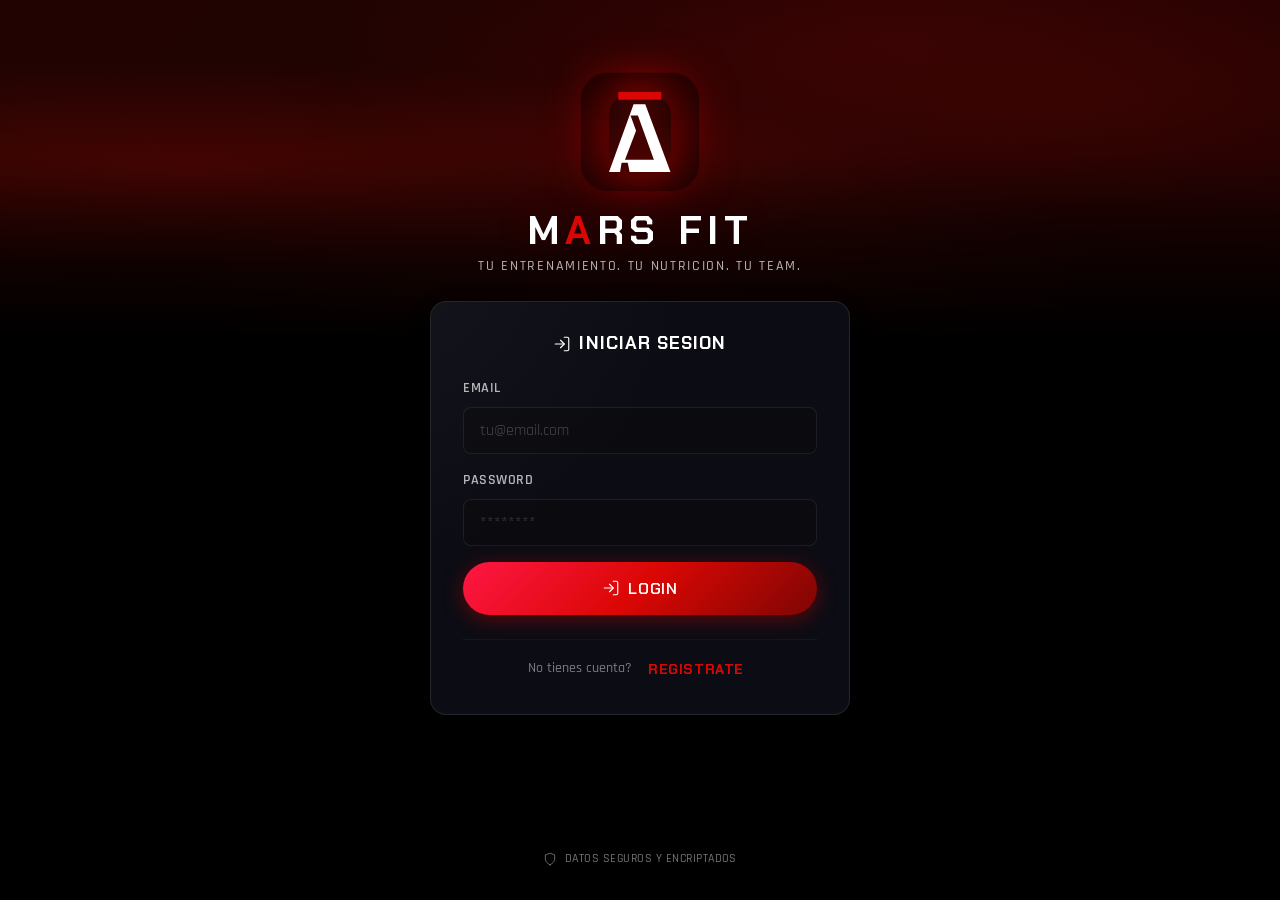
==== v3/index.html @ c16f9b92 "MĀRS FIT v3 — Full premium fitness PWA - 149 exercises with AI video prompts - 16 training routines " ====
<!DOCTYPE html>
<html lang="es" data-theme="dark">
<head>
  <meta charset="UTF-8">
  <meta name="viewport" content="width=device-width, initial-scale=1.0, viewport-fit=cover">
  <meta name="theme-color" content="#0A0A0F">
  <meta name="apple-mobile-web-app-capable" content="yes">
  <meta name="apple-mobile-web-app-status-bar-style" content="black-translucent">
  <meta name="apple-mobile-web-app-title" content="MARS FIT">
  <meta name="mobile-web-app-capable" content="yes">
  <meta name="description" content="Entrenamiento, nutricion y teams. MARS FIT.">
  <title>MARS FIT</title>
  <link rel="manifest" href="manifest-v3.json">
  <link rel="icon" type="image/png" href="../icons/icon.png">
  <link rel="apple-touch-icon" href="../icons/icon.png">
  <link rel="preconnect" href="https://fonts.googleapis.com">
  <link rel="preconnect" href="https://fonts.gstatic.com" crossorigin>
  <link href="https://fonts.googleapis.com/css2?family=Chakra+Petch:wght@400;500;600;700&family=Rajdhani:wght@400;500;600;700&display=swap" rel="stylesheet">
  <link rel="stylesheet" href="css/design-system.css">
  <script type="importmap">
    {
      "imports": {
        "three": "https://cdn.jsdelivr.net/npm/three@0.160.0/build/three.module.js",
        "three/addons/": "https://cdn.jsdelivr.net/npm/three@0.160.0/examples/jsm/"
      }
    }
  </script>
</head>
<body>

  <!-- ============================================================
       TOPBAR — Glassmorphism header
       ============================================================ -->
  <header id="topbar" class="topbar hidden">
    <a href="#/home" class="topbar__logo" id="logo-home-link" style="text-decoration:none;color:inherit;">
      <span id="topbar-logo-icon" aria-label="MARS"></span>
      <span class="topbar__logo-text">MARS <b>FIT</b></span>
    </a>
    <div class="topbar__actions">
      <span id="user-name" class="text-secondary text-sm font-display" style="letter-spacing:0.04em;text-transform:uppercase;"></span>
      <button id="theme-toggle" class="btn btn--ghost btn--icon btn--sm" aria-label="Cambiar tema"></button>
      <button id="admin-btn" class="btn btn--ghost btn--icon btn--sm hidden" aria-label="Panel Admin" title="Admin"></button>
      <button id="logout-btn" class="btn btn--ghost btn--icon btn--sm hidden" aria-label="Cerrar sesion" title="Logout"></button>
      <div id="user-avatar" class="avatar avatar--sm" role="button" tabindex="0" aria-label="Perfil"></div>
    </div>
  </header>

  <!-- ============================================================
       APP CONTAINER — Vistas se montan aqui
       ============================================================ -->
  <main id="app"></main>

  <!-- ============================================================
       TABBAR — Navegacion inferior 5 tabs
       ============================================================ -->
  <nav id="tabbar" class="tabbar hidden" aria-label="Navegacion principal">
    <button data-route="/home" class="tabbar__item" aria-label="Dashboard">
      <span class="tabbar__icon"></span>
      <span>HOY</span>
    </button>
    <button data-route="/workout" class="tabbar__item" aria-label="Entrenamiento">
      <span class="tabbar__icon"></span>
      <span>ENTRENO</span>
    </button>
    <button data-route="/nutrition" class="tabbar__item" aria-label="Nutricion">
      <span class="tabbar__icon"></span>
      <span>DIETA</span>
    </button>
    <button data-route="/circle" class="tabbar__item" aria-label="Team">
      <span class="tabbar__icon"></span>
      <span>TEAM</span>
    </button>
    <button data-route="/profile" class="tabbar__item" aria-label="Perfil">
      <span class="tabbar__icon"></span>
      <span>PERFIL</span>
    </button>
  </nav>

  <script type="module" src="js/app-v3.js"></script>
</body>
</html>
---- v3/css/design-system.css ----
/* ============================================================
   MARS FIT v3 — Design System
   Premium dark-first fitness UI — Whoop / Oura / Apple Fitness+
   SUPER TOP TIER — Vibrant, alive, premium $9.99/mo aesthetic
   ============================================================ */

/* ─── Google Fonts ─────────────────────────────────────────── */
@import url('https://fonts.googleapis.com/css2?family=Chakra+Petch:wght@400;500;600;700&family=Rajdhani:wght@300;400;500;600;700&display=swap');

/* ============================================================
   1. DESIGN TOKENS
   ============================================================ */

:root {
  /* ─── Brand Colors ────────────────────────────────────────── */
  --mars-red:          #DA0704;
  --mars-red-dark:     #7D0604;
  --mars-red-light:    #FF3B38;
  --mars-red-glow:     rgba(218, 7, 4, 0.5);

  /* ─── Semantic / Metric Colors — VIBRANTES ────────────────── */
  --color-activity:    #FF6B2C;   /* naranja fuego */
  --color-sleep:       #B44AFF;   /* violeta electrico */
  --color-heart:       #FF2D6B;   /* rosa hot */
  --color-nutrition:   #00E676;   /* verde neon */
  --color-strength:    #FF1744;   /* rojo MARS intenso */
  --color-wellness:    #00E5FF;   /* cyan electrico */
  --color-balance:     #7C4DFF;   /* purpura profundo */
  --color-steps:       #FFD600;   /* amarillo energetico */

  --color-success:     #00E676;
  --color-warning:     #FFAB00;
  --color-error:       #FF1744;
  --color-info:        #448AFF;

  /* ─── Dark Theme (default) ────────────────────────────────── */
  --bg-base:           #000000;
  --bg-surface:        #0A0A0F;
  --bg-surface-raised: #111118;
  --bg-surface-overlay:#16161F;
  --bg-card:           #0C0C14;

  --text-primary:      #FFFFFF;
  --text-secondary:    rgba(255, 255, 255, 0.70);
  --text-tertiary:     rgba(255, 255, 255, 0.45);
  --text-disabled:     rgba(255, 255, 255, 0.24);

  --border-default:    rgba(255, 255, 255, 0.08);
  --border-subtle:     rgba(255, 255, 255, 0.04);
  --border-strong:     rgba(255, 255, 255, 0.16);

  --glass-bg:          rgba(10, 10, 15, 0.75);
  --glass-border:      rgba(255, 255, 255, 0.08);

  /* ─── Typography ──────────────────────────────────────────── */
  --font-display:      'Chakra Petch', system-ui, sans-serif;
  --font-body:         'Rajdhani', system-ui, sans-serif;

  --text-xs:           0.75rem;     /* 12px */
  --text-sm:           0.875rem;    /* 14px */
  --text-base:         1rem;        /* 16px */
  --text-lg:           1.125rem;    /* 18px */
  --text-xl:           1.25rem;     /* 20px */
  --text-2xl:          1.5rem;      /* 24px */
  --text-3xl:          2rem;        /* 32px */
  --text-4xl:          2.5rem;      /* 40px */
  --text-5xl:          3.5rem;      /* 56px */

  --leading-tight:     1.1;
  --leading-snug:      1.25;
  --leading-normal:    1.5;
  --leading-relaxed:   1.625;

  --weight-light:      300;
  --weight-regular:    400;
  --weight-medium:     500;
  --weight-semibold:   600;
  --weight-bold:       700;

  /* ─── Spacing (8px grid) ──────────────────────────────────── */
  --space-0:   0;
  --space-1:   0.25rem;   /*  4px */
  --space-2:   0.5rem;    /*  8px */
  --space-3:   0.75rem;   /* 12px */
  --space-4:   1rem;      /* 16px */
  --space-5:   1.25rem;   /* 20px */
  --space-6:   1.5rem;    /* 24px */
  --space-8:   2rem;      /* 32px */
  --space-10:  2.5rem;    /* 40px */
  --space-12:  3rem;      /* 48px */
  --space-16:  4rem;      /* 64px */
  --space-20:  5rem;      /* 80px */
  --space-24:  6rem;      /* 96px */

  /* ─── Radii ───────────────────────────────────────────────── */
  --radius-sm:    8px;
  --radius-md:    12px;
  --radius-lg:    16px;
  --radius-xl:    24px;
  --radius-pill:  999px;
  --radius-full:  50%;

  /* ─── Shadows (colored multi-layer) ───────────────────────── */
  --shadow-sm:
    0 1px 2px rgba(0, 0, 0, 0.5),
    0 1px 3px rgba(0, 0, 0, 0.3);
  --shadow-md:
    0 4px 6px rgba(0, 0, 0, 0.5),
    0 2px 4px rgba(0, 0, 0, 0.4);
  --shadow-lg:
    0 2px 8px rgba(0, 0, 0, 0.3),
    0 8px 24px rgba(0, 0, 0, 0.25),
    0 0 40px var(--glow-color, rgba(255, 255, 255, 0.03));
  --shadow-xl:
    0 4px 12px rgba(0, 0, 0, 0.4),
    0 20px 40px rgba(0, 0, 0, 0.5),
    0 0 60px var(--glow-color, rgba(255, 255, 255, 0.04));

  /* Colored glow shadows per metric — INTENSIFIED */
  --glow-activity:     0 0 30px rgba(255, 107, 44, 0.20),   0 0 60px rgba(255, 107, 44, 0.08);
  --glow-sleep:        0 0 30px rgba(180, 74, 255, 0.20),  0 0 60px rgba(180, 74, 255, 0.08);
  --glow-heart:        0 0 30px rgba(255, 45, 107, 0.20),  0 0 60px rgba(255, 45, 107, 0.08);
  --glow-nutrition:    0 0 30px rgba(0, 230, 118, 0.20),    0 0 60px rgba(0, 230, 118, 0.08);
  --glow-strength:     0 0 30px rgba(255, 23, 68, 0.20),    0 0 60px rgba(255, 23, 68, 0.08);
  --glow-wellness:     0 0 30px rgba(0, 229, 255, 0.20),    0 0 60px rgba(0, 229, 255, 0.08);
  --glow-balance:      0 0 30px rgba(124, 77, 255, 0.20),   0 0 60px rgba(124, 77, 255, 0.08);
  --glow-steps:        0 0 30px rgba(255, 214, 0, 0.20),    0 0 60px rgba(255, 214, 0, 0.08);

  /* ─── Gradients ───────────────────────────────────────────── */
  --gradient-mars:       linear-gradient(135deg, #FF1744, #DA0704, #7D0604);
  --gradient-mars-light: linear-gradient(135deg, #FF3B38, #DA0704);
  --gradient-sleep:      linear-gradient(135deg, #B44AFF, #7C4DFF);
  --gradient-heart:      linear-gradient(135deg, #FF2D6B, #FF1744);
  --gradient-nutrition:  linear-gradient(135deg, #00E676, #00C853);
  --gradient-strength:   linear-gradient(135deg, #FF6B2C, #FF1744);
  --gradient-wellness:   linear-gradient(135deg, #00E5FF, #00B8D4);
  --gradient-balance:    linear-gradient(135deg, #B44AFF, #7C4DFF);
  --gradient-steps:      linear-gradient(135deg, #FFD600, #FFAB00);

  --gradient-mesh-hero:
    radial-gradient(ellipse at 20% 50%, rgba(255, 23, 68, 0.18) 0%, transparent 50%),
    radial-gradient(ellipse at 80% 20%, rgba(180, 74, 255, 0.12) 0%, transparent 50%),
    radial-gradient(ellipse at 50% 80%, rgba(0, 229, 255, 0.10) 0%, transparent 50%),
    var(--bg-base);

  --gradient-mesh-aurora:
    radial-gradient(ellipse at 10% 30%, rgba(255, 107, 44, 0.22) 0%, transparent 40%),
    radial-gradient(ellipse at 90% 60%, rgba(180, 74, 255, 0.14) 0%, transparent 40%),
    radial-gradient(ellipse at 40% 90%, rgba(0, 230, 118, 0.12) 0%, transparent 40%),
    radial-gradient(ellipse at 70% 10%, rgba(255, 214, 0, 0.10) 0%, transparent 40%),
    var(--bg-base);

  /* ─── Transitions ─────────────────────────────────────────── */
  --ease-out-expo:  cubic-bezier(0.16, 1, 0.3, 1);
  --ease-out-back:  cubic-bezier(0.34, 1.56, 0.64, 1);
  --ease-spring:    cubic-bezier(0.175, 0.885, 0.32, 1.275);

  --duration-fast:   120ms;
  --duration-normal: 240ms;
  --duration-slow:   400ms;
  --duration-slower: 600ms;

  --transition-fast:    all 120ms var(--ease-out-expo);
  --transition-normal:  all 240ms var(--ease-out-expo);
  --transition-slow:    all 400ms var(--ease-out-expo);

  /* ─── Z-Index Scale ───────────────────────────────────────── */
  --z-base:      1;
  --z-dropdown:  100;
  --z-sticky:    200;
  --z-overlay:   300;
  --z-modal:     400;
  --z-toast:     500;
  --z-topbar:    600;
}

/* ============================================================
   1b. LIGHT THEME OVERRIDE
   ============================================================ */

[data-theme="light"] {
  --bg-base:           #F5F5F7;
  --bg-surface:        #FFFFFF;
  --bg-surface-raised: #F0F0F2;
  --bg-surface-overlay:#E8E8EC;
  --bg-card:           #FFFFFF;

  --text-primary:      #111111;
  --text-secondary:    rgba(0, 0, 0, 0.65);
  --text-tertiary:     rgba(0, 0, 0, 0.42);
  --text-disabled:     rgba(0, 0, 0, 0.24);

  --border-default:    rgba(0, 0, 0, 0.10);
  --border-subtle:     rgba(0, 0, 0, 0.05);
  --border-strong:     rgba(0, 0, 0, 0.18);

  --glass-bg:          rgba(255, 255, 255, 0.80);
  --glass-border:      rgba(0, 0, 0, 0.08);

  /* Vibrant metric colors adjusted for light backgrounds */
  --color-activity:    #E65100;
  --color-sleep:       #9C27B0;
  --color-heart:       #E91E63;
  --color-nutrition:   #00C853;
  --color-strength:    #D50000;
  --color-wellness:    #00ACC1;
  --color-balance:     #651FFF;
  --color-steps:       #F9A825;

  --shadow-sm:
    0 1px 2px rgba(0, 0, 0, 0.06),
    0 1px 3px rgba(0, 0, 0, 0.04);
  --shadow-md:
    0 4px 6px rgba(0, 0, 0, 0.08),
    0 2px 4px rgba(0, 0, 0, 0.04);
  --shadow-lg:
    0 2px 8px rgba(0, 0, 0, 0.08),
    0 10px 24px rgba(0, 0, 0, 0.10),
    0 0 30px var(--glow-color, rgba(0, 0, 0, 0.02));
  --shadow-xl:
    0 4px 12px rgba(0, 0, 0, 0.08),
    0 20px 40px rgba(0, 0, 0, 0.12),
    0 0 40px var(--glow-color, rgba(0, 0, 0, 0.03));

  --gradient-mesh-hero:
    radial-gradient(ellipse at 20% 50%, rgba(218, 7, 4, 0.07) 0%, transparent 50%),
    radial-gradient(ellipse at 80% 20%, rgba(156, 39, 176, 0.05) 0%, transparent 50%),
    radial-gradient(ellipse at 50% 80%, rgba(0, 172, 193, 0.04) 0%, transparent 50%),
    var(--bg-base);

  --gradient-mesh-aurora:
    radial-gradient(ellipse at 10% 30%, rgba(230, 81, 0, 0.10) 0%, transparent 40%),
    radial-gradient(ellipse at 90% 60%, rgba(156, 39, 176, 0.06) 0%, transparent 40%),
    radial-gradient(ellipse at 40% 90%, rgba(0, 200, 83, 0.05) 0%, transparent 40%),
    radial-gradient(ellipse at 70% 10%, rgba(249, 168, 37, 0.04) 0%, transparent 40%),
    var(--bg-base);

  /* Additional Light-Specific Tokens */
  --bg-surface-card:   #FFFFFF;

  --glow-activity:     0 2px 12px rgba(230, 81, 0, 0.12),   0 0 0 1px rgba(230, 81, 0, 0.08);
  --glow-sleep:        0 2px 12px rgba(156, 39, 176, 0.12),  0 0 0 1px rgba(156, 39, 176, 0.08);
  --glow-heart:        0 2px 12px rgba(233, 30, 99, 0.12),   0 0 0 1px rgba(233, 30, 99, 0.08);
  --glow-nutrition:    0 2px 12px rgba(0, 200, 83, 0.12),    0 0 0 1px rgba(0, 200, 83, 0.08);
  --glow-strength:     0 2px 12px rgba(213, 0, 0, 0.12),     0 0 0 1px rgba(213, 0, 0, 0.08);
  --glow-wellness:     0 2px 12px rgba(0, 172, 193, 0.12),   0 0 0 1px rgba(0, 172, 193, 0.08);
  --glow-balance:      0 2px 12px rgba(101, 31, 255, 0.12),  0 0 0 1px rgba(101, 31, 255, 0.08);
  --glow-steps:        0 2px 12px rgba(249, 168, 37, 0.12),  0 0 0 1px rgba(249, 168, 37, 0.08);
}

/* Light Theme: Component Overrides */

[data-theme="light"] .card-glow {
  background: #FFFFFF;
  border: 1px solid #E5E7EB;
  box-shadow: 0 1px 3px rgba(0, 0, 0, 0.06), 0 4px 16px rgba(0, 0, 0, 0.04);
}
[data-theme="light"] .card-glow::before {
  background: radial-gradient(ellipse at 20% 20%, rgba(0, 0, 0, 0.01) 0%, transparent 60%);
}
[data-theme="light"] .card-glow:hover {
  border-color: #D1D5DB;
  box-shadow: 0 2px 8px rgba(0, 0, 0, 0.08), 0 8px 24px rgba(0, 0, 0, 0.06);
}
[data-theme="light"] .card-glow:hover::before {
  background: radial-gradient(ellipse at 20% 20%, rgba(0, 0, 0, 0.02) 0%, transparent 60%);
}

[data-theme="light"] .metric-card {
  background: #FFFFFF;
  box-shadow: 0 1px 3px rgba(0, 0, 0, 0.06), 0 4px 16px rgba(0, 0, 0, 0.04), 0 0 0 1px rgba(var(--metric-color-rgb, 218, 7, 4), 0.10);
}
[data-theme="light"] .metric-card::before {
  background: radial-gradient(ellipse at 30% 30%, rgba(var(--metric-color-rgb, 218, 7, 4), 0.04) 0%, transparent 70%);
}
[data-theme="light"] .metric-card:hover {
  box-shadow: 0 2px 8px rgba(0, 0, 0, 0.08), 0 8px 24px rgba(0, 0, 0, 0.06), 0 0 0 1px rgba(var(--metric-color-rgb, 218, 7, 4), 0.18);
}
[data-theme="light"] .metric-card:hover::before {
  background: radial-gradient(ellipse at 30% 30%, rgba(var(--metric-color-rgb, 218, 7, 4), 0.06) 0%, transparent 70%);
}
[data-theme="light"] .metric-card__value {
  color: #111827;
  text-shadow: none;
}
[data-theme="light"] .metric-card:hover .metric-card__value {
  text-shadow: none;
}

[data-theme="light"] .stat-number {
  color: #111827;
  text-shadow: none;
}

[data-theme="light"] .progress-bar {
  background: #E5E7EB;
}

[data-theme="light"] .chip {
  background: #F3F4F6;
  border-color: #D1D5DB;
  color: #4B5563;
}
[data-theme="light"] .chip--active {
  background: rgba(218, 7, 4, 0.08);
  color: #B91C1C;
  border-color: rgba(218, 7, 4, 0.30);
}
[data-theme="light"] .chip--success {
  background: rgba(0, 200, 83, 0.10);
  color: #047857;
  border-color: rgba(0, 200, 83, 0.25);
}
[data-theme="light"] .chip--warning {
  background: rgba(249, 168, 37, 0.10);
  color: #92400E;
  border-color: rgba(249, 168, 37, 0.25);
}
[data-theme="light"] .chip--error {
  background: rgba(255, 23, 68, 0.08);
  color: #B91C1C;
  border-color: rgba(255, 23, 68, 0.25);
}

[data-theme="light"] .input {
  background: #FFFFFF;
  border-color: #D1D5DB;
  color: #111827;
}
[data-theme="light"] .input:hover {
  border-color: #9CA3AF;
}
[data-theme="light"] .input::placeholder {
  color: #9CA3AF;
}

[data-theme="light"] .avatar {
  border-color: rgba(218, 7, 4, 0.65);
  box-shadow: 0 0 8px rgba(218, 7, 4, 0.15);
  background: #F3F4F6;
}
[data-theme="light"] .avatar--ring {
  box-shadow: 0 0 0 2px #F5F5F7, 0 0 8px rgba(218, 7, 4, 0.20);
}

[data-theme="light"] .hero-gradient {
  background: linear-gradient(-45deg, rgba(218, 7, 4, 0.08), rgba(125, 6, 4, 0.06), rgba(218, 7, 4, 0.04), rgba(180, 20, 10, 0.07));
  background-size: 400% 400%;
}
[data-theme="light"] .hero-gradient::before {
  background: radial-gradient(ellipse at 15% 50%, rgba(218, 7, 4, 0.10) 0%, transparent 45%), radial-gradient(ellipse at 85% 30%, rgba(125, 6, 4, 0.08) 0%, transparent 50%), radial-gradient(ellipse at 50% 90%, rgba(218, 7, 4, 0.06) 0%, transparent 50%), radial-gradient(ellipse at 70% 10%, rgba(180, 20, 10, 0.05) 0%, transparent 45%);
  mix-blend-mode: multiply;
}
[data-theme="light"] .hero-gradient::after {
  background: linear-gradient(to top, #F5F5F7, transparent);
}

[data-theme="light"] .modal {
  border-color: #E5E7EB;
  box-shadow: 0 20px 60px rgba(0, 0, 0, 0.15), 0 0 0 1px rgba(0, 0, 0, 0.05);
}
[data-theme="light"] .bottom-sheet {
  border-color: #E5E7EB;
}

[data-theme="light"] ::selection {
  background: rgba(218, 7, 4, 0.15);
  color: #111827;
}



/* ============================================================
   2. BASE RESET & GLOBALS
   ============================================================ */

*,
*::before,
*::after {
  margin: 0;
  padding: 0;
  box-sizing: border-box;
}

/* Smooth transitions on common properties everywhere —
   but NOT on layout props (width, height, top, left) */
*:not(svg):not(path):not(circle):not(rect):not(line) {
  transition-property: color, background-color, border-color, box-shadow, opacity;
  transition-duration: 150ms;
  transition-timing-function: ease;
}

html {
  font-size: 16px;
  -webkit-font-smoothing: antialiased;
  -moz-osx-font-smoothing: grayscale;
  text-rendering: optimizeLegibility;
}

body {
  font-family: var(--font-body);
  font-weight: var(--weight-medium);
  font-size: var(--text-base);
  line-height: var(--leading-normal);
  color: var(--text-primary);
  background: var(--bg-base);
  overflow-x: hidden;
}

h1, h2, h3, h4, h5, h6 {
  font-family: var(--font-display);
  font-weight: var(--weight-bold);
  line-height: var(--leading-tight);
  letter-spacing: 0.02em;
  text-transform: uppercase;
}

h1 { font-size: var(--text-4xl); }
h2 { font-size: var(--text-3xl); }
h3 { font-size: var(--text-2xl); }
h4 { font-size: var(--text-xl); }
h5 { font-size: var(--text-lg); }
h6 { font-size: var(--text-base); }

a {
  color: var(--mars-red);
  text-decoration: none;
  transition: var(--transition-fast);
}

a:hover { color: var(--mars-red-light); }

/* SELECTION estilizada */
::selection {
  background: rgba(218, 7, 4, 0.30);
  color: #fff;
}


/* ============================================================
   3. CARD-GLOW — Base Glowing Card
   ============================================================ */

.card-glow {
  position: relative;
  background: var(--bg-card);
  border: 1px solid rgba(255, 255, 255, 0.10);
  border-radius: var(--radius-lg);
  padding: var(--space-6);
  transition: all 0.25s var(--ease-out-expo);
  overflow: hidden;
  box-shadow:
    0 2px 8px rgba(0, 0, 0, 0.3),
    0 8px 24px rgba(0, 0, 0, 0.2);
}

/* Subtle inner light — radial gradient in top-left corner */
.card-glow::before {
  content: '';
  position: absolute;
  top: -40%;
  left: -40%;
  width: 120%;
  height: 120%;
  border-radius: inherit;
  background: radial-gradient(
    ellipse at 20% 20%,
    rgba(255, 255, 255, 0.04) 0%,
    transparent 60%
  );
  pointer-events: none;
  transition: all 0.3s var(--ease-out-expo);
}

.card-glow:hover {
  transform: translateY(-2px);
  border-color: rgba(255, 255, 255, 0.16);
  box-shadow:
    0 4px 12px rgba(0, 0, 0, 0.35),
    0 12px 32px rgba(0, 0, 0, 0.25),
    0 0 40px var(--glow-color, rgba(255, 255, 255, 0.04));
}

.card-glow:hover::before {
  background: radial-gradient(
    ellipse at 20% 20%,
    rgba(255, 255, 255, 0.07) 0%,
    transparent 60%
  );
}

/* Light mode hover — elevated shadow */
[data-theme="light"] .card-glow:hover {
  box-shadow: 0 8px 30px rgba(0, 0, 0, 0.12), 0 2px 8px rgba(0, 0, 0, 0.06);
}

/* Active press */
.card-glow:active {
  transform: translateY(0) scale(0.98);
  transition-duration: 80ms;
}


/* ============================================================
   4. METRIC CARD SYSTEM — VIVID GLOW EDITION
   ============================================================ */

.metric-card {
  position: relative;
  background: var(--bg-card);
  border: 1px solid var(--metric-color, var(--mars-red));
  border-color: rgba(var(--metric-color-rgb, 218, 7, 4), 0.30);
  border-radius: var(--radius-lg);
  padding: var(--space-6);
  transition: all 0.25s var(--ease-out-back);
  overflow: hidden;
  --metric-color: var(--mars-red);
  --glow-color: rgba(var(--metric-color-rgb, 218, 7, 4), 0.15);
  box-shadow:
    0 2px 8px rgba(0, 0, 0, 0.3),
    0 8px 24px rgba(0, 0, 0, 0.2),
    0 0 30px rgba(var(--metric-color-rgb, 218, 7, 4), 0.12);
}

/* Colored ambient light — top-left radial glow */
.metric-card::before {
  content: '';
  position: absolute;
  top: -30%;
  left: -30%;
  width: 100%;
  height: 100%;
  border-radius: inherit;
  background: radial-gradient(
    ellipse at 30% 30%,
    rgba(var(--metric-color-rgb, 218, 7, 4), 0.08) 0%,
    transparent 70%
  );
  pointer-events: none;
  transition: all 0.3s var(--ease-out-expo);
}

/* Color glow border pseudo-element */
.metric-card::after {
  content: '';
  position: absolute;
  inset: -1px;
  border-radius: inherit;
  border: 1px solid var(--metric-color);
  opacity: 0.25;
  transition: all 0.25s var(--ease-out-expo);
  pointer-events: none;
}

.metric-card:hover {
  transform: translateY(-3px);
  border-color: rgba(var(--metric-color-rgb, 218, 7, 4), 0.55);
  box-shadow:
    0 4px 12px rgba(0, 0, 0, 0.35),
    0 12px 32px rgba(0, 0, 0, 0.25),
    0 0 40px rgba(var(--metric-color-rgb, 218, 7, 4), 0.22),
    0 0 80px rgba(var(--metric-color-rgb, 218, 7, 4), 0.10);
}

.metric-card:hover::after {
  opacity: 0.60;
  box-shadow:
    inset 0 0 20px rgba(var(--metric-color-rgb, 218, 7, 4), 0.08);
}

.metric-card:hover::before {
  background: radial-gradient(
    ellipse at 30% 30%,
    rgba(var(--metric-color-rgb, 218, 7, 4), 0.14) 0%,
    transparent 70%
  );
}

/* Metric header */
.metric-card__header {
  display: flex;
  align-items: center;
  justify-content: space-between;
  margin-bottom: var(--space-4);
}

.metric-card__icon {
  width: 40px;
  height: 40px;
  border-radius: var(--radius-sm);
  display: flex;
  align-items: center;
  justify-content: center;
  background: rgba(var(--metric-color-rgb, 218, 7, 4), 0.18);
  color: var(--metric-color);
  box-shadow: 0 0 12px rgba(var(--metric-color-rgb, 218, 7, 4), 0.15);
}

.metric-card__label {
  font-family: var(--font-body);
  font-size: var(--text-sm);
  font-weight: var(--weight-medium);
  color: var(--text-secondary);
  text-transform: uppercase;
  letter-spacing: 0.06em;
}

.metric-card__value {
  font-family: var(--font-display);
  font-size: var(--text-3xl);
  font-weight: var(--weight-bold);
  color: #FFFFFF;
  line-height: 1;
  margin-bottom: var(--space-1);
  text-shadow: 0 0 20px var(--glow-color, rgba(255, 255, 255, 0.1));
}

/* Stat value glows more on card hover */
.metric-card:hover .metric-card__value {
  text-shadow: 0 0 30px rgba(var(--metric-color-rgb, 218, 7, 4), 0.30);
}

/* Icon scales up on card hover */
.metric-card:hover .metric-card__icon {
  transform: scale(1.1);
  box-shadow: 0 0 20px rgba(var(--metric-color-rgb, 218, 7, 4), 0.30);
}

.metric-card__icon {
  transition: transform 0.25s var(--ease-out-back), box-shadow 0.25s var(--ease-out-expo);
}

/* Active press */
.metric-card:active {
  transform: translateY(0) scale(0.98);
  transition-duration: 80ms;
}

/* Light mode metric card hover */
[data-theme="light"] .metric-card:hover {
  box-shadow:
    0 8px 30px rgba(0, 0, 0, 0.12),
    0 0 40px rgba(var(--metric-color-rgb, 218, 7, 4), 0.10);
}

.metric-card__unit {
  font-family: var(--font-body);
  font-size: var(--text-sm);
  font-weight: var(--weight-regular);
  color: var(--text-tertiary);
}

.metric-card__delta {
  font-family: var(--font-body);
  font-size: var(--text-sm);
  font-weight: var(--weight-semibold);
  display: inline-flex;
  align-items: center;
  gap: var(--space-1);
  padding: 2px var(--space-2);
  border-radius: var(--radius-pill);
}

.metric-card__delta--up {
  color: var(--color-success);
  background: rgba(0, 230, 118, 0.15);
}

.metric-card__delta--down {
  color: var(--color-error);
  background: rgba(255, 23, 68, 0.15);
}

/* ─── Metric Color Variants — VIBRANT ─────────────────────── */

.metric-card--activity  { --metric-color: var(--color-activity);  --metric-color-rgb: 255, 107, 44;  --glow-color: rgba(255, 107, 44, 0.15); }
.metric-card--sleep     { --metric-color: var(--color-sleep);     --metric-color-rgb: 180, 74, 255;  --glow-color: rgba(180, 74, 255, 0.15); }
.metric-card--heart     { --metric-color: var(--color-heart);     --metric-color-rgb: 255, 45, 107;  --glow-color: rgba(255, 45, 107, 0.15); }
.metric-card--nutrition { --metric-color: var(--color-nutrition);  --metric-color-rgb: 0, 230, 118;   --glow-color: rgba(0, 230, 118, 0.15); }
.metric-card--strength  { --metric-color: var(--color-strength);   --metric-color-rgb: 255, 23, 68;   --glow-color: rgba(255, 23, 68, 0.15); }
.metric-card--wellness  { --metric-color: var(--color-wellness);   --metric-color-rgb: 0, 229, 255;   --glow-color: rgba(0, 229, 255, 0.15); }
.metric-card--balance   { --metric-color: var(--color-balance);    --metric-color-rgb: 124, 77, 255;  --glow-color: rgba(124, 77, 255, 0.15); }
.metric-card--steps     { --metric-color: var(--color-steps);      --metric-color-rgb: 255, 214, 0;   --glow-color: rgba(255, 214, 0, 0.15); }


/* ============================================================
   5. STAT NUMBER — LUMINOUS
   ============================================================ */

.stat-number {
  font-family: var(--font-display);
  font-weight: var(--weight-bold);
  font-size: var(--text-4xl);
  line-height: 1;
  letter-spacing: -0.02em;
  font-variant-numeric: tabular-nums;
  color: #FFFFFF;
  text-shadow: 0 0 20px rgba(255, 255, 255, 0.08);
}

.stat-number--sm { font-size: var(--text-2xl); }
.stat-number--lg { font-size: var(--text-5xl); }

.stat-number--color {
  background: var(--gradient-mars);
  -webkit-background-clip: text;
  -webkit-text-fill-color: transparent;
  background-clip: text;
  filter: drop-shadow(0 0 8px rgba(218, 7, 4, 0.3));
}

.stat-number[data-counting] {
  animation: countPulse 240ms var(--ease-out-expo);
}


/* ============================================================
   6. PROGRESS BAR — SHIMMER + PILL
   ============================================================ */

.progress-bar {
  position: relative;
  width: 100%;
  height: 8px;
  background: rgba(255, 255, 255, 0.06);
  border-radius: var(--radius-pill);
  overflow: hidden;
}

.progress-bar__fill {
  height: 100%;
  border-radius: var(--radius-pill);
  background: var(--gradient-mars);
  transition: width 0.8s cubic-bezier(0.16, 1, 0.3, 1);
  position: relative;
  box-shadow: 0 0 12px rgba(218, 7, 4, 0.3);
}

/* SHIMMER animated overlay */
.progress-bar__fill::after {
  content: '';
  position: absolute;
  inset: 0;
  background: linear-gradient(
    90deg,
    transparent 0%,
    rgba(255, 255, 255, 0.30) 40%,
    rgba(255, 255, 255, 0.40) 50%,
    rgba(255, 255, 255, 0.30) 60%,
    transparent 100%
  );
  animation: shimmer 2s ease-in-out infinite;
}

.progress-bar--thick { height: 12px; }
.progress-bar--thin  { height: 4px; }

.progress-bar--sleep     .progress-bar__fill { background: var(--gradient-sleep);     box-shadow: 0 0 12px rgba(180, 74, 255, 0.3); }
.progress-bar--heart     .progress-bar__fill { background: var(--gradient-heart);     box-shadow: 0 0 12px rgba(255, 45, 107, 0.3); }
.progress-bar--nutrition .progress-bar__fill { background: var(--gradient-nutrition); box-shadow: 0 0 12px rgba(0, 230, 118, 0.3); }
.progress-bar--strength  .progress-bar__fill { background: var(--gradient-strength);  box-shadow: 0 0 12px rgba(255, 23, 68, 0.3); }
.progress-bar--wellness  .progress-bar__fill { background: var(--gradient-wellness);  box-shadow: 0 0 12px rgba(0, 229, 255, 0.3); }
.progress-bar--balance   .progress-bar__fill { background: var(--gradient-balance);   box-shadow: 0 0 12px rgba(124, 77, 255, 0.3); }
.progress-bar--steps     .progress-bar__fill { background: var(--gradient-steps);     box-shadow: 0 0 12px rgba(255, 214, 0, 0.3); }


/* ============================================================
   7. CHIP / TAG — VIVID ACTIVE STATE
   ============================================================ */

.chip {
  display: inline-flex;
  align-items: center;
  gap: var(--space-1);
  padding: var(--space-1) var(--space-3);
  border-radius: var(--radius-pill);
  font-family: var(--font-body);
  font-size: var(--text-xs);
  font-weight: var(--weight-semibold);
  text-transform: uppercase;
  letter-spacing: 0.04em;
  white-space: nowrap;
  background: var(--bg-surface-raised);
  color: var(--text-secondary);
  border: 1px solid var(--border-default);
  transition: all 0.15s ease;
  cursor: default;
  user-select: none;
}

.chip--active {
  background: linear-gradient(135deg, rgba(218, 7, 4, 0.20), rgba(255, 23, 68, 0.15));
  color: #FF3B38;
  border-color: rgba(218, 7, 4, 0.40);
  box-shadow: 0 0 16px rgba(218, 7, 4, 0.15);
}

.chip--success {
  background: rgba(0, 230, 118, 0.15);
  color: var(--color-success);
  border-color: rgba(0, 230, 118, 0.30);
  box-shadow: 0 0 12px rgba(0, 230, 118, 0.10);
}

.chip--warning {
  background: rgba(255, 171, 0, 0.15);
  color: var(--color-warning);
  border-color: rgba(255, 171, 0, 0.30);
  box-shadow: 0 0 12px rgba(255, 171, 0, 0.10);
}

.chip--error {
  background: rgba(255, 23, 68, 0.15);
  color: var(--color-error);
  border-color: rgba(255, 23, 68, 0.30);
  box-shadow: 0 0 12px rgba(255, 23, 68, 0.10);
}

/* Base chip hover */
.chip:hover {
  background: var(--bg-surface-overlay);
  border-color: var(--border-strong);
  transition: all 0.15s ease;
}

/* Active chip intensifies on hover */
.chip--active:hover {
  background: linear-gradient(135deg, rgba(218, 7, 4, 0.28), rgba(255, 23, 68, 0.22));
  border-color: rgba(218, 7, 4, 0.55);
  box-shadow: 0 0 20px rgba(218, 7, 4, 0.20);
}

.chip--success:hover {
  background: rgba(0, 230, 118, 0.22);
  border-color: rgba(0, 230, 118, 0.45);
  box-shadow: 0 0 16px rgba(0, 230, 118, 0.15);
}

.chip--warning:hover {
  background: rgba(255, 171, 0, 0.22);
  border-color: rgba(255, 171, 0, 0.45);
  box-shadow: 0 0 16px rgba(255, 171, 0, 0.15);
}

.chip--error:hover {
  background: rgba(255, 23, 68, 0.22);
  border-color: rgba(255, 23, 68, 0.45);
  box-shadow: 0 0 16px rgba(255, 23, 68, 0.15);
}

.chip--clickable {
  cursor: pointer;
}

.chip--clickable:hover {
  transform: scale(1.06);
  box-shadow: var(--shadow-sm);
}

.chip--clickable:active {
  transform: scale(0.95);
  transition-duration: 50ms;
}


/* ============================================================
   8. BUTTONS — SPRING + GLOW
   ============================================================ */

.btn {
  display: inline-flex;
  align-items: center;
  justify-content: center;
  gap: var(--space-2);
  font-family: var(--font-display);
  font-weight: var(--weight-semibold);
  font-size: var(--text-sm);
  text-transform: uppercase;
  letter-spacing: 0.06em;
  text-decoration: none;
  border: none;
  cursor: pointer;
  user-select: none;
  white-space: nowrap;
  padding: var(--space-3) var(--space-6);
  border-radius: var(--radius-sm);
  transition: all 0.2s cubic-bezier(0.34, 1.56, 0.64, 1);
  position: relative;
  overflow: hidden;
}

.btn:focus-visible {
  outline: 2px solid var(--mars-red);
  outline-offset: 2px;
}

.btn:disabled,
.btn[aria-disabled="true"] {
  opacity: 0.4;
  cursor: not-allowed;
  pointer-events: none;
}

.btn:hover:not(:disabled) {
  transform: translateY(-1px);
  filter: brightness(1.08);
}

.btn:active:not(:disabled) {
  transform: scale(0.97);
  transition-duration: 50ms;
  box-shadow: none;
  filter: brightness(0.95);
}

/* Primary — HOT glow */
.btn--primary {
  background: var(--gradient-mars);
  color: #fff;
  box-shadow:
    0 4px 20px rgba(218, 7, 4, 0.40),
    0 1px 3px rgba(0, 0, 0, 0.2);
}

.btn--primary:hover:not(:disabled) {
  box-shadow:
    0 8px 32px rgba(218, 7, 4, 0.50),
    0 2px 6px rgba(0, 0, 0, 0.3),
    0 0 60px rgba(218, 7, 4, 0.15);
  transform: translateY(-1px);
  filter: brightness(1.1);
}

.btn--primary:active:not(:disabled) {
  transform: scale(0.97);
  box-shadow:
    0 2px 8px rgba(218, 7, 4, 0.30);
  filter: brightness(0.95);
  transition-duration: 50ms;
}

/* Secondary / Outline */
.btn--secondary {
  background: transparent;
  color: var(--text-primary);
  border: 1px solid var(--border-strong);
}

.btn--secondary:hover:not(:disabled) {
  background: var(--bg-surface-raised);
  border-color: var(--text-tertiary);
  transform: translateY(-1px);
  box-shadow: 0 4px 16px rgba(0, 0, 0, 0.3);
  filter: brightness(1.08);
}

.btn--secondary:active:not(:disabled) {
  transform: scale(0.97);
  box-shadow: 0 1px 4px rgba(0, 0, 0, 0.2);
  transition-duration: 50ms;
}

/* Ghost — accent glow on hover */
.btn--ghost {
  background: transparent;
  color: var(--text-secondary);
}

.btn--ghost:hover:not(:disabled) {
  background: rgba(218, 7, 4, 0.10);
  color: var(--text-primary);
  border: 1px solid rgba(218, 7, 4, 0.35);
  box-shadow: 0 0 20px rgba(218, 7, 4, 0.08);
  transform: translateY(-1px);
  filter: brightness(1.08);
}

.btn--ghost:active:not(:disabled) {
  background: rgba(218, 7, 4, 0.15);
  transform: scale(0.97);
  transition-duration: 50ms;
}

/* Danger */
.btn--danger {
  background: linear-gradient(135deg, #FF2D6B, #FF1744);
  color: #fff;
  box-shadow: 0 4px 20px rgba(255, 23, 68, 0.40);
}

.btn--danger:hover:not(:disabled) {
  box-shadow: 0 8px 32px rgba(255, 23, 68, 0.55), 0 0 60px rgba(255, 23, 68, 0.12);
  transform: translateY(-1px);
  filter: brightness(1.1);
}

.btn--danger:active:not(:disabled) {
  transform: scale(0.97);
  box-shadow: 0 2px 8px rgba(255, 23, 68, 0.30);
  filter: brightness(0.95);
  transition-duration: 50ms;
}

/* Sizes */
.btn--sm {
  padding: var(--space-2) var(--space-4);
  font-size: var(--text-xs);
}

.btn--lg {
  padding: var(--space-4) var(--space-8);
  font-size: var(--text-base);
  border-radius: var(--radius-md);
}

.btn--icon {
  width: 40px;
  height: 40px;
  padding: 0;
  border-radius: var(--radius-sm);
}

.btn--icon:hover:not(:disabled) {
  background: rgba(218, 7, 4, 0.12);
  box-shadow: 0 0 20px rgba(218, 7, 4, 0.15), 0 0 40px rgba(218, 7, 4, 0.06);
  border-radius: var(--radius-full);
}

.btn--icon.btn--sm  { width: 32px; height: 32px; }
.btn--icon.btn--lg  { width: 48px; height: 48px; }

/* Pill */
.btn--pill { border-radius: var(--radius-pill); }


/* ============================================================
   9. AVATAR — RING GLOW
   ============================================================ */

.avatar {
  display: inline-flex;
  align-items: center;
  justify-content: center;
  width: 40px;
  height: 40px;
  border-radius: var(--radius-full);
  background: var(--bg-surface-raised);
  color: var(--text-secondary);
  font-family: var(--font-display);
  font-weight: var(--weight-bold);
  font-size: var(--text-sm);
  text-transform: uppercase;
  overflow: hidden;
  border: 2px solid rgba(218, 7, 4, 0.50);
  box-shadow: 0 0 15px rgba(218, 7, 4, 0.25);
  flex-shrink: 0;
  transition: all 0.25s var(--ease-out-expo);
}

.avatar img {
  width: 100%;
  height: 100%;
  object-fit: cover;
}

.avatar:hover {
  transform: scale(1.05);
  border-color: rgba(218, 7, 4, 0.75);
  box-shadow: 0 0 20px rgba(218, 7, 4, 0.35);
}

.avatar--sm  { width: 32px; height: 32px; font-size: var(--text-xs); }
.avatar--lg  { width: 56px; height: 56px; font-size: var(--text-lg); }
.avatar--xl  { width: 80px; height: 80px; font-size: var(--text-2xl); }

.avatar--ring {
  border: 2px solid var(--mars-red);
  box-shadow: 0 0 0 2px var(--bg-base), 0 0 15px rgba(218, 7, 4, 0.40);
}

/* Leaderboard rankings */
.avatar--rank-1 {
  border-color: #FFD600;
  box-shadow: 0 0 20px rgba(255, 214, 0, 0.40), 0 0 40px rgba(255, 214, 0, 0.15);
}

.avatar--rank-2 {
  border-color: #B0BEC5;
  box-shadow: 0 0 15px rgba(176, 190, 197, 0.30);
}

.avatar--rank-3 {
  border-color: #FF8A65;
  box-shadow: 0 0 15px rgba(255, 138, 101, 0.30);
}

.avatar--rank-1:hover {
  box-shadow: 0 0 28px rgba(255, 214, 0, 0.55), 0 0 50px rgba(255, 214, 0, 0.20);
  transform: scale(1.08);
}

.avatar--rank-2:hover {
  box-shadow: 0 0 22px rgba(176, 190, 197, 0.45), 0 0 40px rgba(176, 190, 197, 0.15);
  transform: scale(1.06);
}

.avatar--rank-3:hover {
  box-shadow: 0 0 22px rgba(255, 138, 101, 0.45), 0 0 40px rgba(255, 138, 101, 0.15);
  transform: scale(1.06);
}

/* Leaderboard avatar tooltip support */
.avatar[data-tooltip] {
  position: relative;
  cursor: pointer;
}

.avatar[data-tooltip]::after {
  content: attr(data-tooltip);
  position: absolute;
  bottom: calc(100% + 8px);
  left: 50%;
  transform: translateX(-50%) translateY(4px);
  padding: 4px 10px;
  background: var(--bg-surface-overlay);
  color: var(--text-primary);
  font-family: var(--font-body);
  font-size: var(--text-xs);
  font-weight: var(--weight-semibold);
  border-radius: var(--radius-sm);
  border: 1px solid var(--border-default);
  white-space: nowrap;
  opacity: 0;
  visibility: hidden;
  transition: all 0.15s ease;
  pointer-events: none;
  z-index: var(--z-dropdown);
}

.avatar[data-tooltip]:hover::after {
  opacity: 1;
  visibility: visible;
  transform: translateX(-50%) translateY(0);
}


/* ============================================================
   10. BADGE — FIRE GLOW
   ============================================================ */

.badge {
  display: inline-flex;
  align-items: center;
  justify-content: center;
  min-width: 20px;
  height: 20px;
  padding: 0 6px;
  border-radius: var(--radius-pill);
  font-family: var(--font-body);
  font-size: 11px;
  font-weight: var(--weight-bold);
  line-height: 1;
  color: #fff;
  background: var(--mars-red);
  box-shadow: 0 0 8px rgba(218, 7, 4, 0.35);
}

.badge--dot {
  width: 8px;
  height: 8px;
  min-width: 8px;
  padding: 0;
  border-radius: var(--radius-full);
}

.badge--success { background: var(--color-success); box-shadow: 0 0 8px rgba(0, 230, 118, 0.35); }
.badge--warning { background: var(--color-warning); box-shadow: 0 0 8px rgba(255, 171, 0, 0.35); }
.badge--info    { background: var(--color-info); box-shadow: 0 0 8px rgba(68, 138, 255, 0.35); }

.badge--fire {
  background: var(--color-strength);
  text-shadow: 0 0 8px rgba(255, 23, 68, 0.6);
  box-shadow: 0 0 12px rgba(255, 23, 68, 0.40);
}

.badge--outline {
  background: transparent;
  border: 1px solid var(--mars-red);
  color: var(--mars-red);
  box-shadow: none;
}


/* ============================================================
   11. INPUT / FORM — FOCUS GLOW
   ============================================================ */

.input {
  display: block;
  width: 100%;
  padding: var(--space-3) var(--space-4);
  font-family: var(--font-body);
  font-size: var(--text-base);
  font-weight: var(--weight-medium);
  color: var(--text-primary);
  background: var(--bg-surface);
  border: 1px solid var(--border-default);
  border-radius: var(--radius-sm);
  outline: none;
  transition: all 0.2s var(--ease-out-expo);
  appearance: none;
}

.input::placeholder {
  color: var(--text-disabled);
  font-weight: var(--weight-regular);
}

.input:hover:not(:focus) {
  border-color: rgba(255, 255, 255, 0.20);
}

.input:focus {
  border-color: var(--mars-red);
  box-shadow:
    0 0 0 3px rgba(218, 7, 4, 0.25),
    0 0 20px rgba(218, 7, 4, 0.12);
}

.input:focus-visible {
  outline: none;
  border-color: var(--mars-red);
  box-shadow:
    0 0 0 3px rgba(218, 7, 4, 0.25),
    0 0 20px rgba(218, 7, 4, 0.12);
}

[data-theme="light"] .input:hover:not(:focus) {
  border-color: rgba(0, 0, 0, 0.22);
}

.input--error {
  border-color: var(--color-error);
}

.input--error:focus {
  box-shadow:
    0 0 0 3px rgba(255, 23, 68, 0.20),
    0 0 20px rgba(255, 23, 68, 0.10);
}

.input--lg {
  padding: var(--space-4) var(--space-6);
  font-size: var(--text-lg);
  border-radius: var(--radius-md);
}

.input-label {
  display: block;
  font-family: var(--font-body);
  font-size: var(--text-sm);
  font-weight: var(--weight-semibold);
  color: var(--text-secondary);
  text-transform: uppercase;
  letter-spacing: 0.04em;
  margin-bottom: var(--space-2);
}

.input-hint {
  font-size: var(--text-xs);
  color: var(--text-tertiary);
  margin-top: var(--space-1);
}

.input-error-msg {
  font-size: var(--text-xs);
  color: var(--color-error);
  margin-top: var(--space-1);
}


/* ============================================================
   12. HERO GRADIENT SYSTEM — AURORA BOREALIS MESH
   ============================================================ */

.hero-gradient {
  position: relative;
  min-height: 280px;
  display: flex;
  flex-direction: column;
  justify-content: flex-end;
  padding: var(--space-8) var(--space-6);
  background:
    linear-gradient(-45deg,
      rgba(218, 7, 4, 0.20),
      rgba(125, 6, 4, 0.18),
      rgba(218, 7, 4, 0.12),
      rgba(180, 20, 10, 0.18)
    );
  background-size: 400% 400%;
  animation: meshDrift 15s ease infinite;
  overflow: hidden;
}

/* Aurora layer with Mars red focal point */
.hero-gradient::before {
  content: '';
  position: absolute;
  inset: 0;
  background:
    radial-gradient(ellipse at 15% 50%, rgba(218, 7, 4, 0.25) 0%, transparent 45%),
    radial-gradient(ellipse at 85% 30%, rgba(125, 6, 4, 0.20) 0%, transparent 50%),
    radial-gradient(ellipse at 50% 90%, rgba(180, 20, 10, 0.15) 0%, transparent 50%),
    radial-gradient(ellipse at 70% 10%, rgba(218, 7, 4, 0.12) 0%, transparent 45%);
  animation: heroMeshDrift 12s ease-in-out infinite alternate;
  opacity: 0.8;
  mix-blend-mode: screen;
  pointer-events: none;
}

.hero-gradient::after {
  content: '';
  position: absolute;
  bottom: 0;
  left: 0;
  right: 0;
  height: 55%;
  background: linear-gradient(to top, var(--bg-base), transparent);
  pointer-events: none;
}

.hero-gradient__content {
  position: relative;
  z-index: var(--z-base);
}

.hero-gradient__title {
  font-family: var(--font-display);
  font-size: var(--text-4xl);
  font-weight: var(--weight-bold);
  color: var(--text-primary);
  text-transform: uppercase;
  letter-spacing: 0.04em;
  margin-bottom: var(--space-2);
  text-shadow: 0 0 40px rgba(218, 7, 4, 0.15);
}

.hero-gradient__subtitle {
  font-family: var(--font-body);
  font-size: var(--text-lg);
  font-weight: var(--weight-regular);
  color: var(--text-secondary);
}


/* ============================================================
   13. TOPBAR — Real Glassmorphism
   ============================================================ */

.topbar {
  position: fixed;
  top: 0;
  left: 0;
  right: 0;
  height: 64px;
  display: flex;
  align-items: center;
  justify-content: space-between;
  padding: 0 var(--space-6);
  background: rgba(10, 10, 15, 0.75);
  backdrop-filter: blur(24px) saturate(1.8);
  -webkit-backdrop-filter: blur(24px) saturate(1.8);
  border-bottom: 1px solid rgba(255, 255, 255, 0.08);
  z-index: var(--z-topbar);
  transition: all 0.25s var(--ease-out-expo);
}

[data-theme="light"] .topbar {
  background: rgba(255, 255, 255, 0.80);
  backdrop-filter: blur(20px) saturate(1.6);
  -webkit-backdrop-filter: blur(20px) saturate(1.6);
  border-bottom: 1px solid rgba(0, 0, 0, 0.06);
}

.topbar__logo {
  display: flex;
  align-items: center;
  gap: var(--space-3);
}

/* Inline SVG logo: currentColor = white (dark) / black (light) */
.topbar__logo .mars-logo-svg,
.mars-logo-svg {
  color: #fff;
  display: block;
}
[data-theme="light"] .topbar__logo .mars-logo-svg,
[data-theme="light"] .mars-logo-svg {
  color: #111;
}

.topbar__logo-text {
  font-family: var(--font-display);
  font-size: var(--text-lg);
  font-weight: var(--weight-bold);
  text-transform: uppercase;
  letter-spacing: 0.1em;
  color: var(--text-primary);
}

.topbar__actions {
  display: flex;
  align-items: center;
  gap: var(--space-2);
}

/* Topbar scrolled state — deeper glass */
.topbar--scrolled {
  background: rgba(10, 10, 15, 0.85);
  box-shadow:
    0 4px 20px rgba(0, 0, 0, 0.4),
    0 0 40px rgba(218, 7, 4, 0.03);
}

[data-theme="light"] .topbar--scrolled {
  background: rgba(255, 255, 255, 0.90);
  box-shadow: 0 4px 20px rgba(0, 0, 0, 0.08);
}


/* ============================================================
   14. TABBAR — Bottom Navigation with GLOW
   ============================================================ */

.tabbar {
  position: fixed;
  bottom: 0;
  left: 0;
  right: 0;
  height: 72px;
  display: flex;
  align-items: center;
  justify-content: space-around;
  padding-bottom: env(safe-area-inset-bottom, 0px);
  background: rgba(10, 10, 15, 0.75);
  backdrop-filter: blur(24px) saturate(1.8);
  -webkit-backdrop-filter: blur(24px) saturate(1.8);
  border-top: 1px solid rgba(255, 255, 255, 0.08);
  z-index: var(--z-topbar);
}

[data-theme="light"] .tabbar {
  background: rgba(255, 255, 255, 0.80);
  backdrop-filter: blur(20px) saturate(1.6);
  -webkit-backdrop-filter: blur(20px) saturate(1.6);
  border-top: 1px solid rgba(0, 0, 0, 0.06);
}

.tabbar__item {
  display: flex;
  flex-direction: column;
  align-items: center;
  gap: 4px;
  padding: var(--space-2);
  color: var(--text-tertiary);
  text-decoration: none;
  font-family: var(--font-body);
  font-size: 10px;
  font-weight: var(--weight-semibold);
  text-transform: uppercase;
  letter-spacing: 0.06em;
  transition: all 0.15s ease;
  cursor: pointer;
  -webkit-tap-highlight-color: transparent;
}

.tabbar__item:hover {
  color: var(--text-secondary);
}

.tabbar__item:hover .tabbar__icon {
  transform: scale(1.05);
}

/* ACTIVE tab — Mars red with GLOW */
.tabbar__item--active {
  color: var(--mars-red);
  filter: drop-shadow(0 0 8px rgba(218, 7, 4, 0.40));
}

.tabbar__item--active .tabbar__icon {
  transform: scale(1.15);
}

.tabbar__icon {
  width: 24px;
  height: 24px;
  transition: all 0.15s ease;
}

.tabbar__item:active .tabbar__icon {
  transform: scale(0.85);
  transition-duration: 80ms;
}

/* Active indicator dot — GLOWING */
.tabbar__item--active::after {
  content: '';
  width: 5px;
  height: 5px;
  border-radius: var(--radius-full);
  background: var(--mars-red);
  box-shadow:
    0 0 6px rgba(218, 7, 4, 0.60),
    0 0 16px rgba(218, 7, 4, 0.30);
}


/* ============================================================
   15. MODAL / BOTTOM SHEET — Backdrop Blur
   ============================================================ */

.modal-overlay {
  position: fixed;
  inset: 0;
  background: rgba(0, 0, 0, 0.65);
  backdrop-filter: blur(12px) saturate(1.4);
  -webkit-backdrop-filter: blur(12px) saturate(1.4);
  z-index: var(--z-modal);
  display: flex;
  align-items: center;
  justify-content: center;
  padding: var(--space-6);
  opacity: 0;
  visibility: hidden;
  transition: var(--transition-normal);
}

.modal-overlay--visible {
  opacity: 1;
  visibility: visible;
}

.modal {
  width: 100%;
  max-width: 480px;
  max-height: 80vh;
  background: var(--bg-surface);
  border: 1px solid rgba(255, 255, 255, 0.10);
  border-radius: var(--radius-xl);
  box-shadow:
    0 20px 60px rgba(0, 0, 0, 0.6),
    0 0 60px rgba(218, 7, 4, 0.05);
  overflow: hidden;
  display: flex;
  flex-direction: column;
  transform: scale(0.92) translateY(16px);
  opacity: 0;
  transition: var(--transition-slow);
}

.modal-overlay--visible .modal {
  transform: scale(1) translateY(0);
  opacity: 1;
}

.modal__header {
  display: flex;
  align-items: center;
  justify-content: space-between;
  padding: var(--space-6);
  border-bottom: 1px solid var(--border-subtle);
}

.modal__title {
  font-family: var(--font-display);
  font-size: var(--text-xl);
  font-weight: var(--weight-bold);
  text-transform: uppercase;
}

.modal__body {
  padding: var(--space-6);
  overflow-y: auto;
  -webkit-overflow-scrolling: touch;
}

.modal__footer {
  display: flex;
  align-items: center;
  justify-content: flex-end;
  gap: var(--space-3);
  padding: var(--space-4) var(--space-6);
  border-top: 1px solid var(--border-subtle);
}

/* Bottom Sheet */
.bottom-sheet-overlay {
  position: fixed;
  inset: 0;
  background: rgba(0, 0, 0, 0.55);
  backdrop-filter: blur(8px);
  -webkit-backdrop-filter: blur(8px);
  z-index: var(--z-modal);
  opacity: 0;
  visibility: hidden;
  transition: var(--transition-normal);
}

.bottom-sheet-overlay--visible {
  opacity: 1;
  visibility: visible;
}

.bottom-sheet {
  position: fixed;
  bottom: 0;
  left: 0;
  right: 0;
  max-height: 90vh;
  background: var(--bg-surface);
  border-top-left-radius: var(--radius-xl);
  border-top-right-radius: var(--radius-xl);
  border: 1px solid rgba(255, 255, 255, 0.10);
  border-bottom: none;
  box-shadow: var(--shadow-xl);
  z-index: var(--z-modal);
  display: flex;
  flex-direction: column;
  transform: translateY(100%);
  transition: transform 400ms var(--ease-out-expo);
  padding-bottom: env(safe-area-inset-bottom, 0px);
}

.bottom-sheet-overlay--visible + .bottom-sheet,
.bottom-sheet--visible {
  transform: translateY(0);
}

.bottom-sheet__handle {
  width: 36px;
  height: 4px;
  background: var(--border-strong);
  border-radius: var(--radius-pill);
  margin: var(--space-3) auto var(--space-2);
  flex-shrink: 0;
}

.bottom-sheet__content {
  padding: var(--space-4) var(--space-6) var(--space-6);
  overflow-y: auto;
  -webkit-overflow-scrolling: touch;
}


/* ============================================================
   16. SKELETON LOADERS
   ============================================================ */

.skeleton {
  background: var(--bg-surface-raised);
  border-radius: var(--radius-sm);
  position: relative;
  overflow: hidden;
}

.skeleton::after {
  content: '';
  position: absolute;
  inset: 0;
  background: linear-gradient(
    90deg,
    transparent 0%,
    rgba(255, 255, 255, 0.06) 40%,
    rgba(255, 255, 255, 0.08) 50%,
    rgba(255, 255, 255, 0.06) 60%,
    transparent 100%
  );
  animation: skeletonPulse 1.8s ease-in-out infinite;
}

.skeleton--text {
  height: 14px;
  width: 100%;
  margin-bottom: var(--space-2);
}

.skeleton--text-short { width: 60%; }
.skeleton--title      { height: 24px; width: 40%; margin-bottom: var(--space-3); }
.skeleton--circle     { border-radius: var(--radius-full); }

.skeleton--card {
  height: 160px;
  border-radius: var(--radius-lg);
}

.skeleton--stat {
  height: 40px;
  width: 80px;
  border-radius: var(--radius-sm);
}

[data-theme="light"] .skeleton::after {
  background: linear-gradient(
    90deg,
    transparent 0%,
    rgba(0, 0, 0, 0.03) 40%,
    rgba(0, 0, 0, 0.05) 50%,
    rgba(0, 0, 0, 0.03) 60%,
    transparent 100%
  );
}


/* ============================================================
   17. KEYFRAME ANIMATIONS
   ============================================================ */

/* Aurora mesh drift for hero background */
@keyframes meshDrift {
  0%   { background-position: 0% 50%; }
  25%  { background-position: 50% 0%; }
  50%  { background-position: 100% 50%; }
  75%  { background-position: 50% 100%; }
  100% { background-position: 0% 50%; }
}

/* Shimmer for progress bars */
@keyframes shimmer {
  0%   { transform: translateX(-100%); }
  100% { transform: translateX(200%); }
}

/* Skeleton pulse */
@keyframes skeletonPulse {
  0%   { transform: translateX(-100%); }
  100% { transform: translateX(200%); }
}

/* Hero mesh drift */
@keyframes heroMeshDrift {
  0% {
    background-position: 0% 0%, 100% 0%, 50% 100%, 80% 20%;
    transform: scale(1);
  }
  50% {
    transform: scale(1.05);
  }
  100% {
    background-position: 20% 40%, 70% 80%, 30% 10%, 60% 70%;
    transform: scale(1.02);
  }
}

/* Count pulse — flash when number updates */
@keyframes countPulse {
  0%   { transform: scale(1); opacity: 0.7; }
  50%  { transform: scale(1.08); opacity: 1; }
  100% { transform: scale(1); opacity: 1; }
}

/* Number count-up (used with JS, not pure CSS) */
@keyframes countUp {
  from { opacity: 0; transform: translateY(8px); }
  to   { opacity: 1; transform: translateY(0); }
}

/* Glow pulse for new data */
@keyframes glowPulse {
  0%   { box-shadow: 0 0 0 0 var(--glow-color, rgba(218, 7, 4, 0.4)); }
  50%  { box-shadow: 0 0 20px 6px var(--glow-color, rgba(218, 7, 4, 0.25)); }
  100% { box-shadow: 0 0 0 0 var(--glow-color, rgba(218, 7, 4, 0)); }
}

.glow-pulse {
  animation: glowPulse 1.5s ease-out;
}

.glow-pulse--activity  { --glow-color: rgba(255, 107, 44, 0.40); }
.glow-pulse--sleep     { --glow-color: rgba(180, 74, 255, 0.40); }
.glow-pulse--heart     { --glow-color: rgba(255, 45, 107, 0.40); }
.glow-pulse--nutrition { --glow-color: rgba(0, 230, 118, 0.40); }
.glow-pulse--strength  { --glow-color: rgba(255, 23, 68, 0.40); }
.glow-pulse--wellness  { --glow-color: rgba(0, 229, 255, 0.40); }
.glow-pulse--balance   { --glow-color: rgba(124, 77, 255, 0.40); }
.glow-pulse--steps     { --glow-color: rgba(255, 214, 0, 0.40); }

/* Fade-in staggered */
@keyframes fadeSlideIn {
  from {
    opacity: 0;
    transform: translateY(16px);
  }
  to {
    opacity: 1;
    transform: translateY(0);
  }
}

.animate-in {
  animation: fadeSlideIn 500ms var(--ease-out-expo) both;
}

.animate-in--stagger-1 { animation-delay: 60ms; }
.animate-in--stagger-2 { animation-delay: 120ms; }
.animate-in--stagger-3 { animation-delay: 180ms; }
.animate-in--stagger-4 { animation-delay: 240ms; }
.animate-in--stagger-5 { animation-delay: 300ms; }
.animate-in--stagger-6 { animation-delay: 360ms; }
.animate-in--stagger-7 { animation-delay: 420ms; }
.animate-in--stagger-8 { animation-delay: 480ms; }

/* Page transition */
@keyframes pageEnter {
  from {
    opacity: 0;
    transform: translateX(24px);
  }
  to {
    opacity: 1;
    transform: translateX(0);
  }
}

@keyframes pageExit {
  from {
    opacity: 1;
    transform: translateX(0);
  }
  to {
    opacity: 0;
    transform: translateX(-24px);
  }
}

.page-enter {
  animation: pageEnter 150ms var(--ease-out-expo) both;
}

.page-exit {
  animation: pageExit 150ms ease-in both;
}

/* Scale press for touch feedback */
@keyframes pressScale {
  0%   { transform: scale(1); }
  50%  { transform: scale(0.95); }
  100% { transform: scale(1); }
}

/* Spin loader */
@keyframes spin {
  to { transform: rotate(360deg); }
}

.spinner {
  width: 20px;
  height: 20px;
  border: 2px solid var(--border-default);
  border-top-color: var(--mars-red);
  border-radius: var(--radius-full);
  animation: spin 600ms linear infinite;
}

.spinner--lg { width: 32px; height: 32px; border-width: 3px; }

/* Ring grow animation for charts */
@keyframes ringGrow {
  from { stroke-dashoffset: var(--ring-circumference, 283); }
  to   { stroke-dashoffset: var(--ring-target, 0); }
}

/* Bar grow animation */
@keyframes barGrow {
  from { transform: scaleY(0); }
  to   { transform: scaleY(1); }
}


/* ============================================================
   18. UTILITY CLASSES
   ============================================================ */

/* Flex */
.flex            { display: flex; }
.flex-col        { flex-direction: column; }
.flex-wrap       { flex-wrap: wrap; }
.items-center    { align-items: center; }
.items-start     { align-items: flex-start; }
.items-end       { align-items: flex-end; }
.justify-center  { justify-content: center; }
.justify-between { justify-content: space-between; }
.justify-end     { justify-content: flex-end; }
.flex-1          { flex: 1; }

/* Grid */
.grid          { display: grid; }
.grid-cols-2   { grid-template-columns: repeat(2, 1fr); }
.grid-cols-3   { grid-template-columns: repeat(3, 1fr); }
.grid-cols-4   { grid-template-columns: repeat(4, 1fr); }

/* Gap */
.gap-1  { gap: var(--space-1); }
.gap-2  { gap: var(--space-2); }
.gap-3  { gap: var(--space-3); }
.gap-4  { gap: var(--space-4); }
.gap-6  { gap: var(--space-6); }
.gap-8  { gap: var(--space-8); }

/* Padding */
.p-0   { padding: 0; }
.p-2   { padding: var(--space-2); }
.p-4   { padding: var(--space-4); }
.p-6   { padding: var(--space-6); }
.p-8   { padding: var(--space-8); }
.px-4  { padding-left: var(--space-4); padding-right: var(--space-4); }
.px-6  { padding-left: var(--space-6); padding-right: var(--space-6); }
.py-2  { padding-top: var(--space-2); padding-bottom: var(--space-2); }
.py-4  { padding-top: var(--space-4); padding-bottom: var(--space-4); }

/* Margin */
.m-0   { margin: 0; }
.mt-2  { margin-top: var(--space-2); }
.mt-4  { margin-top: var(--space-4); }
.mt-6  { margin-top: var(--space-6); }
.mt-8  { margin-top: var(--space-8); }
.mb-2  { margin-bottom: var(--space-2); }
.mb-4  { margin-bottom: var(--space-4); }
.mb-6  { margin-bottom: var(--space-6); }
.mb-8  { margin-bottom: var(--space-8); }

/* Text */
.text-center  { text-align: center; }
.text-right   { text-align: right; }
.text-xs      { font-size: var(--text-xs); }
.text-sm      { font-size: var(--text-sm); }
.text-base    { font-size: var(--text-base); }
.text-lg      { font-size: var(--text-lg); }
.text-xl      { font-size: var(--text-xl); }
.text-2xl     { font-size: var(--text-2xl); }

.text-primary   { color: var(--text-primary); }
.text-secondary { color: var(--text-secondary); }
.text-tertiary  { color: var(--text-tertiary); }
.text-mars      { color: var(--mars-red); }

.font-display { font-family: var(--font-display); }
.font-body    { font-family: var(--font-body); }

.uppercase { text-transform: uppercase; }
.tracking  { letter-spacing: 0.04em; }

/* Misc */
.rounded-lg   { border-radius: var(--radius-lg); }
.rounded-pill { border-radius: var(--radius-pill); }
.overflow-hidden { overflow: hidden; }
.relative     { position: relative; }
.w-full       { width: 100%; }
.truncate     { overflow: hidden; text-overflow: ellipsis; white-space: nowrap; }

/* ─── SCROLLBAR — Premium dark gradient ─────────────────────── */
::-webkit-scrollbar {
  width: 6px;
  height: 6px;
}

::-webkit-scrollbar-track {
  background: transparent;
}

::-webkit-scrollbar-thumb {
  background: linear-gradient(180deg, rgba(218, 7, 4, 0.40), rgba(125, 6, 4, 0.30));
  border-radius: var(--radius-pill);
}

::-webkit-scrollbar-thumb:hover {
  background: linear-gradient(180deg, rgba(218, 7, 4, 0.60), rgba(125, 6, 4, 0.45));
}

[data-theme="light"] ::-webkit-scrollbar-thumb {
  background: rgba(0, 0, 0, 0.15);
}

[data-theme="light"] ::-webkit-scrollbar-thumb:hover {
  background: rgba(0, 0, 0, 0.25);
}

/* ============================================================
   PREMIUM INTERACTION LAYER
   ============================================================ */

/* ─── Global Focus-Visible (accessibility) ───────────────── */
:focus-visible {
  outline: 2px solid var(--mars-red);
  outline-offset: 2px;
}

:focus:not(:focus-visible) {
  outline: none;
}

/* ─── Clickable elements — cursor + hover ─────────────────── */
[role="button"],
[data-action],
a,
button,
.chip--clickable,
[tabindex="0"] {
  cursor: pointer;
}

[role="button"]:hover,
[data-action]:hover,
[tabindex="0"]:hover {
  color: var(--text-primary);
  transition: all 0.15s ease;
}

/* ─── Links — underline on hover ─────────────────────────── */
a:active {
  opacity: 0.8;
  transition-duration: 50ms;
}

/* Reduced motion */
@media (prefers-reduced-motion: reduce) {
  *,
  *::before,
  *::after {
    animation-duration: 0.01ms !important;
    animation-iteration-count: 1 !important;
    transition-duration: 0.01ms !important;
  }
}

/* ─── Container ─────────────────────────────────────────────── */
.container {
  width: 100%;
  max-width: 480px;
  margin: 0 auto;
  padding: 0 var(--space-4);
}

/* Page content area — accounts for topbar + tabbar */
.page-content {
  padding-top: 80px;   /* 64px topbar + 16px breathing room */
  padding-bottom: 88px; /* 72px tabbar + 16px breathing room */
  min-height: 100vh;
  min-height: 100dvh;
}


/* ============================================================
   19. RESPONSIVE
   ============================================================ */

@media (min-width: 640px) {
  .container { max-width: 640px; }
  .sm\:grid-cols-2 { grid-template-columns: repeat(2, 1fr); }
}

@media (min-width: 768px) {
  .container { max-width: 768px; }
  .md\:grid-cols-3 { grid-template-columns: repeat(3, 1fr); }
}

@media (min-width: 1024px) {
  .container {
    max-width: 1024px;
    padding: 0 var(--space-6);
  }
  .lg\:grid-cols-4 { grid-template-columns: repeat(4, 1fr); }

  .tabbar { display: none; }

  .page-content {
    padding-bottom: var(--space-8);
  }
}
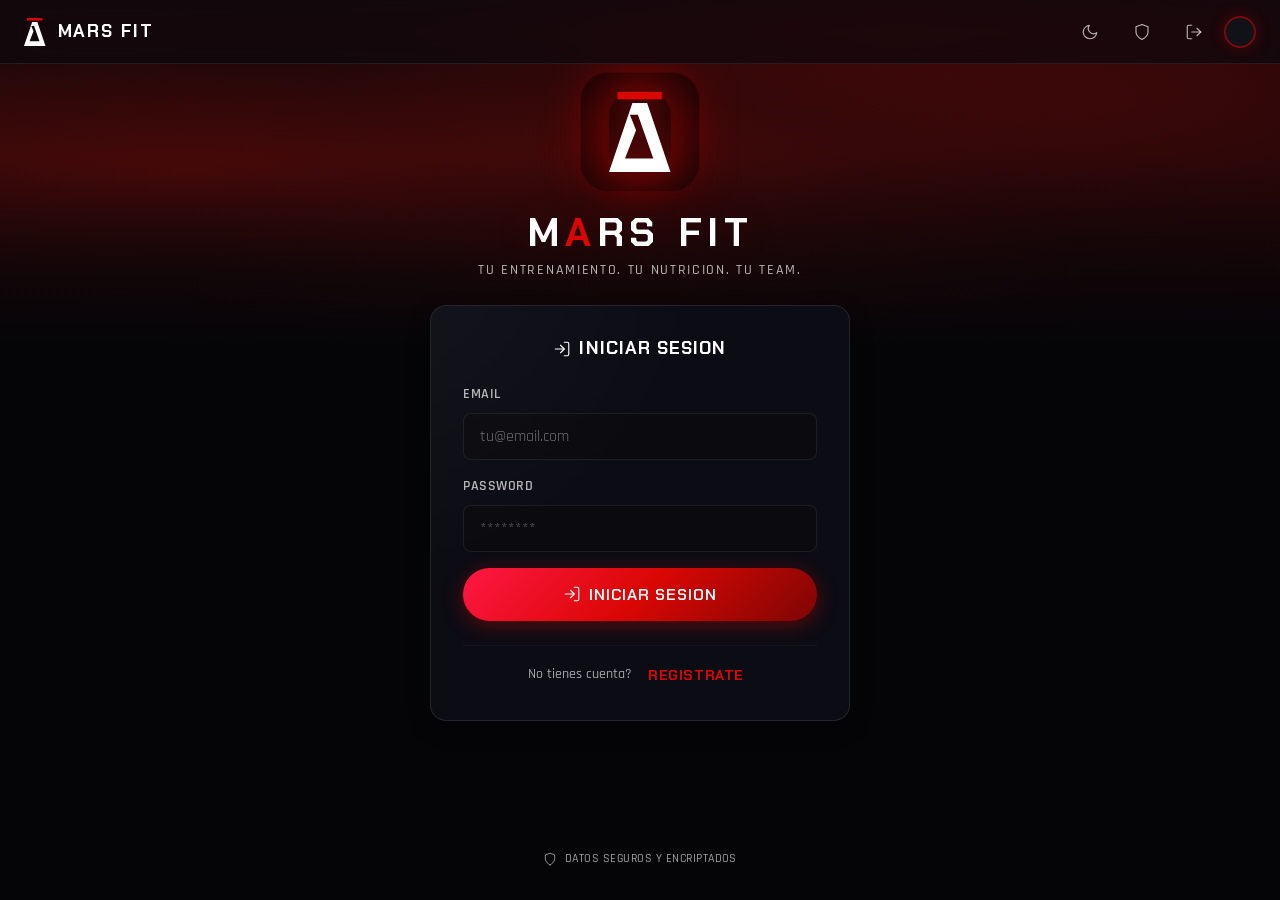
==== commit 544b2d55: "Audit fixes: navigation errors, stub views, contrast improvements FIXES: - Fixed 4 broken import cha" ====
--- a/v3/index.html
+++ b/v3/index.html
@@ -27,6 +27,7 @@
   </script>
 </head>
 <body>
+  <a href="#app" class="skip-link">Saltar al contenido principal</a>
 
   <!-- ============================================================
        TOPBAR — Glassmorphism header
@@ -48,13 +49,15 @@
   <!-- ============================================================
        APP CONTAINER — Vistas se montan aqui
        ============================================================ -->
-  <main id="app"></main>
+  <main id="app">
+    <noscript>Esta app requiere JavaScript activado.</noscript>
+  </main>
 
   <!-- ============================================================
        TABBAR — Navegacion inferior 5 tabs
        ============================================================ -->
   <nav id="tabbar" class="tabbar hidden" aria-label="Navegacion principal">
-    <button data-route="/home" class="tabbar__item" aria-label="Dashboard">
+    <button data-route="/home" class="tabbar__item" aria-label="Inicio">
       <span class="tabbar__icon"></span>
       <span>HOY</span>
     </button>
@@ -66,7 +69,7 @@
       <span class="tabbar__icon"></span>
       <span>DIETA</span>
     </button>
-    <button data-route="/circle" class="tabbar__item" aria-label="Team">
+    <button data-route="/circle" class="tabbar__item" aria-label="Equipo">
       <span class="tabbar__icon"></span>
       <span>TEAM</span>
     </button>
@@ -76,6 +79,7 @@
     </button>
   </nav>
 
+  <div id="toast" aria-live="polite" aria-atomic="true"></div>
   <script type="module" src="js/app-v3.js"></script>
 </body>
 </html>
--- a/v3/css/design-system.css
+++ b/v3/css/design-system.css
@@ -17,6 +17,9 @@
   --mars-red-dark:     #7D0604;
   --mars-red-light:    #FF3B38;
   --mars-red-glow:     rgba(218, 7, 4, 0.5);
+
+  /* Link color — use for text links instead of --mars-red for contrast */
+  --link-color:        #FF3B38;
 
   /* ─── Semantic / Metric Colors — VIBRANTES ────────────────── */
   --color-activity:    #FF6B2C;   /* naranja fuego */
@@ -34,7 +37,7 @@
   --color-info:        #448AFF;
 
   /* ─── Dark Theme (default) ────────────────────────────────── */
-  --bg-base:           #000000;
+  --bg-base:           #050508;
   --bg-surface:        #0A0A0F;
   --bg-surface-raised: #111118;
   --bg-surface-overlay:#16161F;
@@ -42,8 +45,8 @@
 
   --text-primary:      #FFFFFF;
   --text-secondary:    rgba(255, 255, 255, 0.70);
-  --text-tertiary:     rgba(255, 255, 255, 0.45);
-  --text-disabled:     rgba(255, 255, 255, 0.24);
+  --text-tertiary:     rgba(255, 255, 255, 0.62);
+  --text-disabled:     rgba(255, 255, 255, 0.40);
 
   --border-default:    rgba(255, 255, 255, 0.08);
   --border-subtle:     rgba(255, 255, 255, 0.04);
@@ -66,7 +69,7 @@
   --text-4xl:          2.5rem;      /* 40px */
   --text-5xl:          3.5rem;      /* 56px */
 
-  --leading-tight:     1.1;
+  --leading-tight:     1.2;
   --leading-snug:      1.25;
   --leading-normal:    1.5;
   --leading-relaxed:   1.625;
@@ -186,9 +189,9 @@
   --bg-card:           #FFFFFF;
 
   --text-primary:      #111111;
-  --text-secondary:    rgba(0, 0, 0, 0.65);
-  --text-tertiary:     rgba(0, 0, 0, 0.42);
-  --text-disabled:     rgba(0, 0, 0, 0.24);
+  --text-secondary:    #374151;
+  --text-tertiary:     #4B5563;
+  --text-disabled:     #9CA3AF;
 
   --border-default:    rgba(0, 0, 0, 0.10);
   --border-subtle:     rgba(0, 0, 0, 0.05);
@@ -237,6 +240,7 @@
 
   /* Additional Light-Specific Tokens */
   --bg-surface-card:   #FFFFFF;
+  --link-color:        #C62828;
 
   --glow-activity:     0 2px 12px rgba(230, 81, 0, 0.12),   0 0 0 1px rgba(230, 81, 0, 0.08);
   --glow-sleep:        0 2px 12px rgba(156, 39, 176, 0.12),  0 0 0 1px rgba(156, 39, 176, 0.08);
@@ -253,7 +257,7 @@
 [data-theme="light"] .card-glow {
   background: #FFFFFF;
   border: 1px solid #E5E7EB;
-  box-shadow: 0 1px 3px rgba(0, 0, 0, 0.06), 0 4px 16px rgba(0, 0, 0, 0.04);
+  box-shadow: 0 1px 3px rgba(0, 0, 0, 0.1), 0 4px 16px rgba(0, 0, 0, 0.04);
 }
 [data-theme="light"] .card-glow::before {
   background: radial-gradient(ellipse at 20% 20%, rgba(0, 0, 0, 0.01) 0%, transparent 60%);
@@ -423,7 +427,7 @@
 h6 { font-size: var(--text-base); }
 
 a {
-  color: var(--mars-red);
+  color: var(--link-color);
   text-decoration: none;
   transition: var(--transition-fast);
 }
@@ -681,6 +685,16 @@
 .metric-card--wellness  { --metric-color: var(--color-wellness);   --metric-color-rgb: 0, 229, 255;   --glow-color: rgba(0, 229, 255, 0.15); }
 .metric-card--balance   { --metric-color: var(--color-balance);    --metric-color-rgb: 124, 77, 255;  --glow-color: rgba(124, 77, 255, 0.15); }
 .metric-card--steps     { --metric-color: var(--color-steps);      --metric-color-rgb: 255, 214, 0;   --glow-color: rgba(255, 214, 0, 0.15); }
+
+/* Light theme: adjusted RGB values for better contrast on white */
+[data-theme="light"] .metric-card--activity  { --metric-color-rgb: 230, 81, 0; }
+[data-theme="light"] .metric-card--sleep     { --metric-color-rgb: 156, 39, 176; }
+[data-theme="light"] .metric-card--heart     { --metric-color-rgb: 233, 30, 99; }
+[data-theme="light"] .metric-card--nutrition { --metric-color-rgb: 0, 200, 83; }
+[data-theme="light"] .metric-card--strength  { --metric-color-rgb: 213, 0, 0; }
+[data-theme="light"] .metric-card--wellness  { --metric-color-rgb: 0, 172, 193; }
+[data-theme="light"] .metric-card--balance   { --metric-color-rgb: 101, 31, 255; }
+[data-theme="light"] .metric-card--steps     { --metric-color-rgb: 249, 168, 37; }
 
 
 /* ============================================================
@@ -786,6 +800,7 @@
   transition: all 0.15s ease;
   cursor: default;
   user-select: none;
+  min-height: 36px;
 }
 
 .chip--active {
@@ -1026,7 +1041,7 @@
   border-radius: var(--radius-full);
 }
 
-.btn--icon.btn--sm  { width: 32px; height: 32px; }
+.btn--icon.btn--sm  { width: 32px; height: 32px; min-height: 44px; min-width: 44px; }
 .btn--icon.btn--lg  { width: 48px; height: 48px; }
 
 /* Pill */
@@ -1462,16 +1477,20 @@
   align-items: center;
   gap: 4px;
   padding: var(--space-2);
-  color: var(--text-tertiary);
+  background: transparent;
+  border: 0;
+  color: var(--text-secondary);
   text-decoration: none;
   font-family: var(--font-body);
-  font-size: 10px;
+  font-size: var(--text-xs);
   font-weight: var(--weight-semibold);
   text-transform: uppercase;
   letter-spacing: 0.06em;
-  transition: all 0.15s ease;
+  transition: color 0.15s ease, filter 0.15s ease;
   cursor: pointer;
   -webkit-tap-highlight-color: transparent;
+  min-width: 44px;
+  min-height: 44px;
 }
 
 .tabbar__item:hover {
@@ -1995,6 +2014,10 @@
   outline-offset: 2px;
 }
 
+[data-theme="light"] *:focus-visible {
+  outline: 2px solid #B00503;
+}
+
 :focus:not(:focus-visible) {
   outline: none;
 }
@@ -2029,7 +2052,16 @@
   *::after {
     animation-duration: 0.01ms !important;
     animation-iteration-count: 1 !important;
+  }
+  /* Zero out motion-heavy transitions but preserve outline/box-shadow for focus rings */
+  *:not(:focus-visible),
+  *:not(:focus-visible)::before,
+  *:not(:focus-visible)::after {
+    transition-property: color, background-color, border-color, opacity !important;
     transition-duration: 0.01ms !important;
+  }
+  .hero-gradient {
+    animation: none;
   }
 }
 
@@ -2077,3 +2109,123 @@
     padding-bottom: var(--space-8);
   }
 }
+
+/* ============================================================
+   LIGHT-THEME CRITICAL OVERRIDES — appended to respect WCAG AA
+   (ring values, metric cards, text-mars links, hero copy)
+   ============================================================ */
+
+[data-theme="light"] .mars-ring-value {
+  color: var(--text-primary) !important;
+}
+
+[data-theme="light"] .mars-ring-value + span,
+[data-theme="light"] .mars-ring-label {
+  color: var(--text-secondary) !important;
+  opacity: 1 !important;
+}
+
+[data-theme="light"] .hero-gradient,
+[data-theme="light"] .hero-gradient__content {
+  color: var(--text-primary);
+}
+
+[data-theme="light"] .hero-gradient__title {
+  color: var(--text-primary) !important;
+}
+
+[data-theme="light"] .stat-number,
+[data-theme="light"] .metric-card__value {
+  color: var(--text-primary) !important;
+}
+
+[data-theme="light"] .text-mars {
+  color: #B00503 !important;
+}
+
+[data-theme="light"] a {
+  color: #B00503;
+}
+
+
+/* ============================================================
+   UTILITY CLASSES — semantic color helpers
+   ============================================================ */
+
+.text-nutrition { color: var(--color-nutrition); }
+.text-steps     { color: var(--color-steps); }
+.text-sleep     { color: var(--color-sleep); }
+.text-link      { color: var(--link-color); }
+
+/* ─── Skip Link (a11y) ─────────────────────────────────────── */
+.skip-link {
+  position: absolute;
+  left: -9999px;
+}
+.skip-link:focus {
+  left: 12px;
+  top: 12px;
+  background: var(--mars-red);
+  color: #fff;
+  padding: 8px 12px;
+  border-radius: 8px;
+  z-index: 9999;
+}
+
+
+/* ============================================================
+   WOW-FACTOR ANIMATIONS
+   ============================================================ */
+
+/* Profile avatar ring rotation */
+@keyframes ringRotate {
+  0%   { transform: rotate(0deg); }
+  100% { transform: rotate(360deg); }
+}
+
+/* Set completion pop */
+@keyframes setCompletePop {
+  0%   { transform: scale(1); filter: brightness(1); }
+  50%  { transform: scale(1.15); filter: brightness(1.3); }
+  100% { transform: scale(1); filter: brightness(1); }
+}
+
+.set-row--just-completed {
+  animation: setCompletePop 0.4s var(--ease-out-back);
+}
+
+/* Confetti burst — CSS-only */
+.confetti-burst {
+  position: relative;
+  display: inline-block;
+}
+.confetti-burst::before,
+.confetti-burst::after {
+  content: '';
+  position: absolute;
+  width: 6px;
+  height: 6px;
+  border-radius: 50%;
+  top: 50%;
+  left: 50%;
+  opacity: 0;
+  pointer-events: none;
+}
+.confetti-burst::before {
+  background: var(--mars-red);
+  animation: confettiBit1 0.3s ease-out forwards;
+}
+.confetti-burst::after {
+  background: var(--color-steps);
+  animation: confettiBit2 0.3s ease-out forwards;
+}
+
+@keyframes confettiBit1 {
+  0%   { transform: translate(-50%, -50%) scale(0); opacity: 1; }
+  100% { transform: translate(-200%, -300%) scale(1.5); opacity: 0; }
+}
+@keyframes confettiBit2 {
+  0%   { transform: translate(-50%, -50%) scale(0); opacity: 1; }
+  100% { transform: translate(200%, -250%) scale(1.2); opacity: 0; }
+}
+
